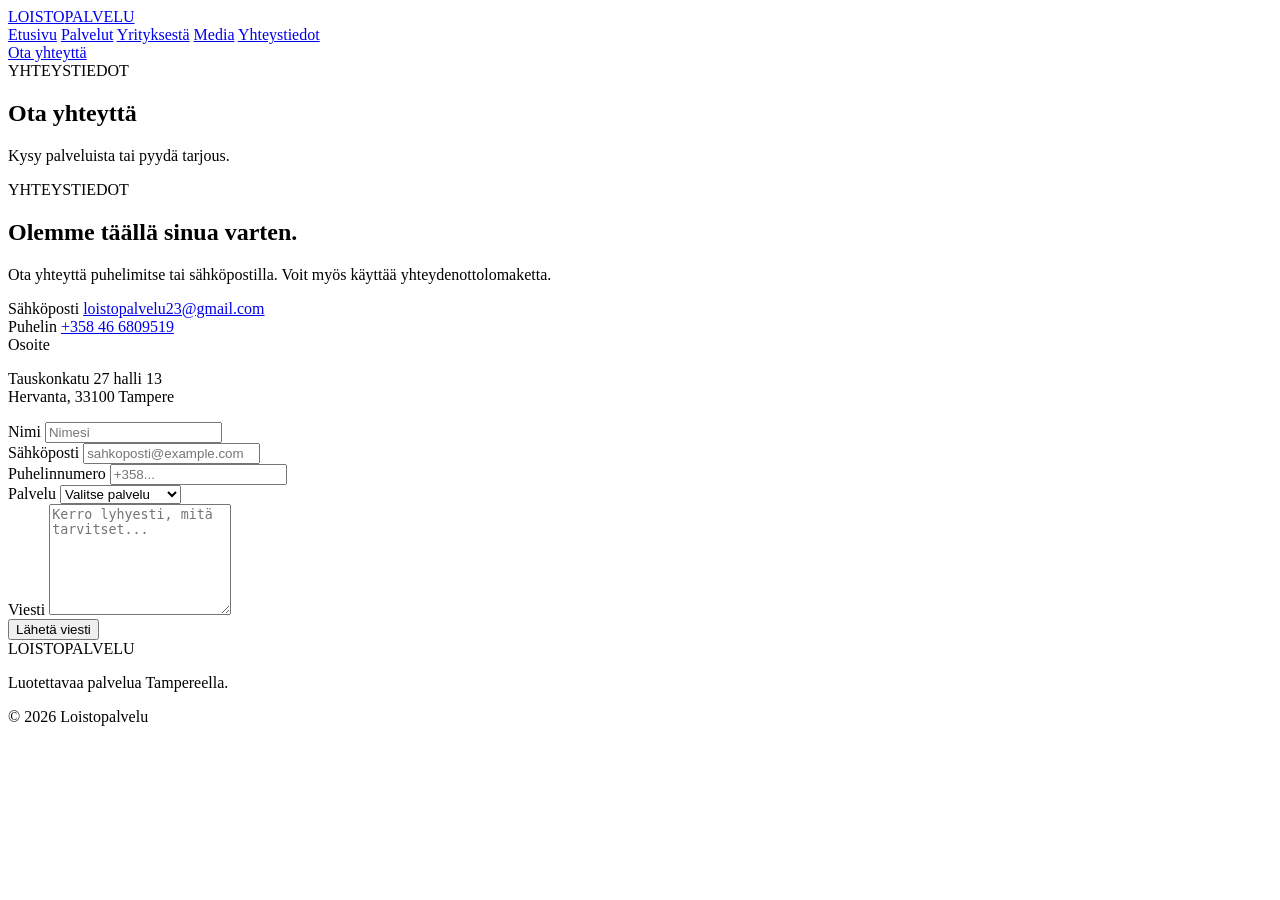
==== yhteystiedot.html @ 94d6353a "Add files via upload" ====
<!DOCTYPE html>
<html lang="fi">

<head>

    <meta charset="UTF-8">
    <meta name="viewport" content="width=device-width, initial-scale=1.0">

    <title>Yhteystiedot | Loistopalvelu</title>

    <link rel="stylesheet" href="css/style.css">

</head>

<body>


<header class="site-header">

    <div class="container nav-container">

        <a href="index.html" class="logo">
            <span>LOISTO</span>PALVELU
        </a>

        <nav class="main-nav">

            <a href="index.html">Etusivu</a>
            <a href="palvelut.html">Palvelut</a>
            <a href="yritys.html">Yrityksestä</a>
            <a href="media.html">Media</a>
            <a href="yhteystiedot.html" class="active">
                Yhteystiedot
            </a>

        </nav>

        <a href="yhteystiedot.html" class="nav-button">
            Ota yhteyttä
        </a>

    </div>

</header>


<main>

    <section class="page-hero">

        <div class="container">

            <span class="eyebrow">
                YHTEYSTIEDOT
            </span>

            <h1>
                Ota yhteyttä
            </h1>

            <p>
                Kysy palveluista tai pyydä tarjous.
            </p>

        </div>

    </section>


    <section class="section">

        <div class="container contact-grid">


            <div class="contact-info">

                <span class="eyebrow">
                    YHTEYSTIEDOT
                </span>

                <h2>
                    Olemme täällä sinua varten.
                </h2>

                <p>
                    Ota yhteyttä puhelimitse tai sähköpostilla.
                    Voit myös käyttää yhteydenottolomaketta.
                </p>


                <div class="contact-details">

                    <div>

                        <span>
                            Sähköposti
                        </span>

                        <a href="mailto:loistopalvelu23@gmail.com">
                            loistopalvelu23@gmail.com
                        </a>

                    </div>


                    <div>

                        <span>
                            Puhelin
                        </span>

                        <a href="tel:+358466809519">
                            +358 46 6809519
                        </a>

                    </div>


                    <div>

                        <span>
                            Osoite
                        </span>

                        <p>
                            Tauskonkatu 27 halli 13<br>
                            Hervanta, 33100 Tampere
                        </p>

                    </div>

                </div>

            </div>


            <div class="contact-form-wrapper">

                <form
                    action="https://formsubmit.co/akuuttimusic26@gmail.com"
                    method="POST"
                    class="contact-form"
                >

                    <input
                        type="hidden"
                        name="_subject"
                        value="Uusi yhteydenotto Loistopalvelun verkkosivuilta"
                    >

                    <input
                        type="hidden"
                        name="_next"
                        value="kiitos.html"
                    >

                    <input
                        type="hidden"
                        name="_captcha"
                        value="false"
                    >


                    <div class="form-row">

                        <div class="form-group">

                            <label for="name">
                                Nimi
                            </label>

                            <input
                                type="text"
                                id="name"
                                name="Nimi"
                                placeholder="Nimesi"
                                required
                            >

                        </div>


                        <div class="form-group">

                            <label for="email">
                                Sähköposti
                            </label>

                            <input
                                type="email"
                                id="email"
                                name="Sähköposti"
                                placeholder="sahkoposti@example.com"
                                required
                            >

                        </div>

                    </div>


                    <div class="form-group">

                        <label for="phone">
                            Puhelinnumero
                        </label>

                        <input
                            type="tel"
                            id="phone"
                            name="Puhelinnumero"
                            placeholder="+358..."
                        >

                    </div>


                    <div class="form-group">

                        <label for="service">
                            Palvelu
                        </label>

                        <select id="service" name="Palvelu">

                            <option value="">
                                Valitse palvelu
                            </option>

                            <option>
                                Autopesu
                            </option>

                            <option>
                                Nurmikonleikkuu
                            </option>

                            <option>
                                Lehtien imurointi
                            </option>

                            <option>
                                Lumen auraus
                            </option>

                            <option>
                                Muu
                            </option>

                        </select>

                    </div>


                    <div class="form-group">

                        <label for="message">
                            Viesti
                        </label>

                        <textarea
                            id="message"
                            name="Viesti"
                            rows="7"
                            placeholder="Kerro lyhyesti, mitä tarvitset..."
                            required
                        ></textarea>

                    </div>


                    <button
                        type="submit"
                        class="button button-primary button-full"
                    >
                        Lähetä viesti
                    </button>

                </form>

            </div>

        </div>

    </section>

</main>


<footer class="footer">

    <div class="container footer-grid">

        <div>

            <div class="logo">
                <span>LOISTO</span>PALVELU
            </div>

            <p>
                Luotettavaa palvelua Tampereella.
            </p>

        </div>

    </div>

    <div class="footer-bottom">

        <div class="container">
            © 2026 Loistopalvelu
        </div>

    </div>

</footer>

</body>
</html>
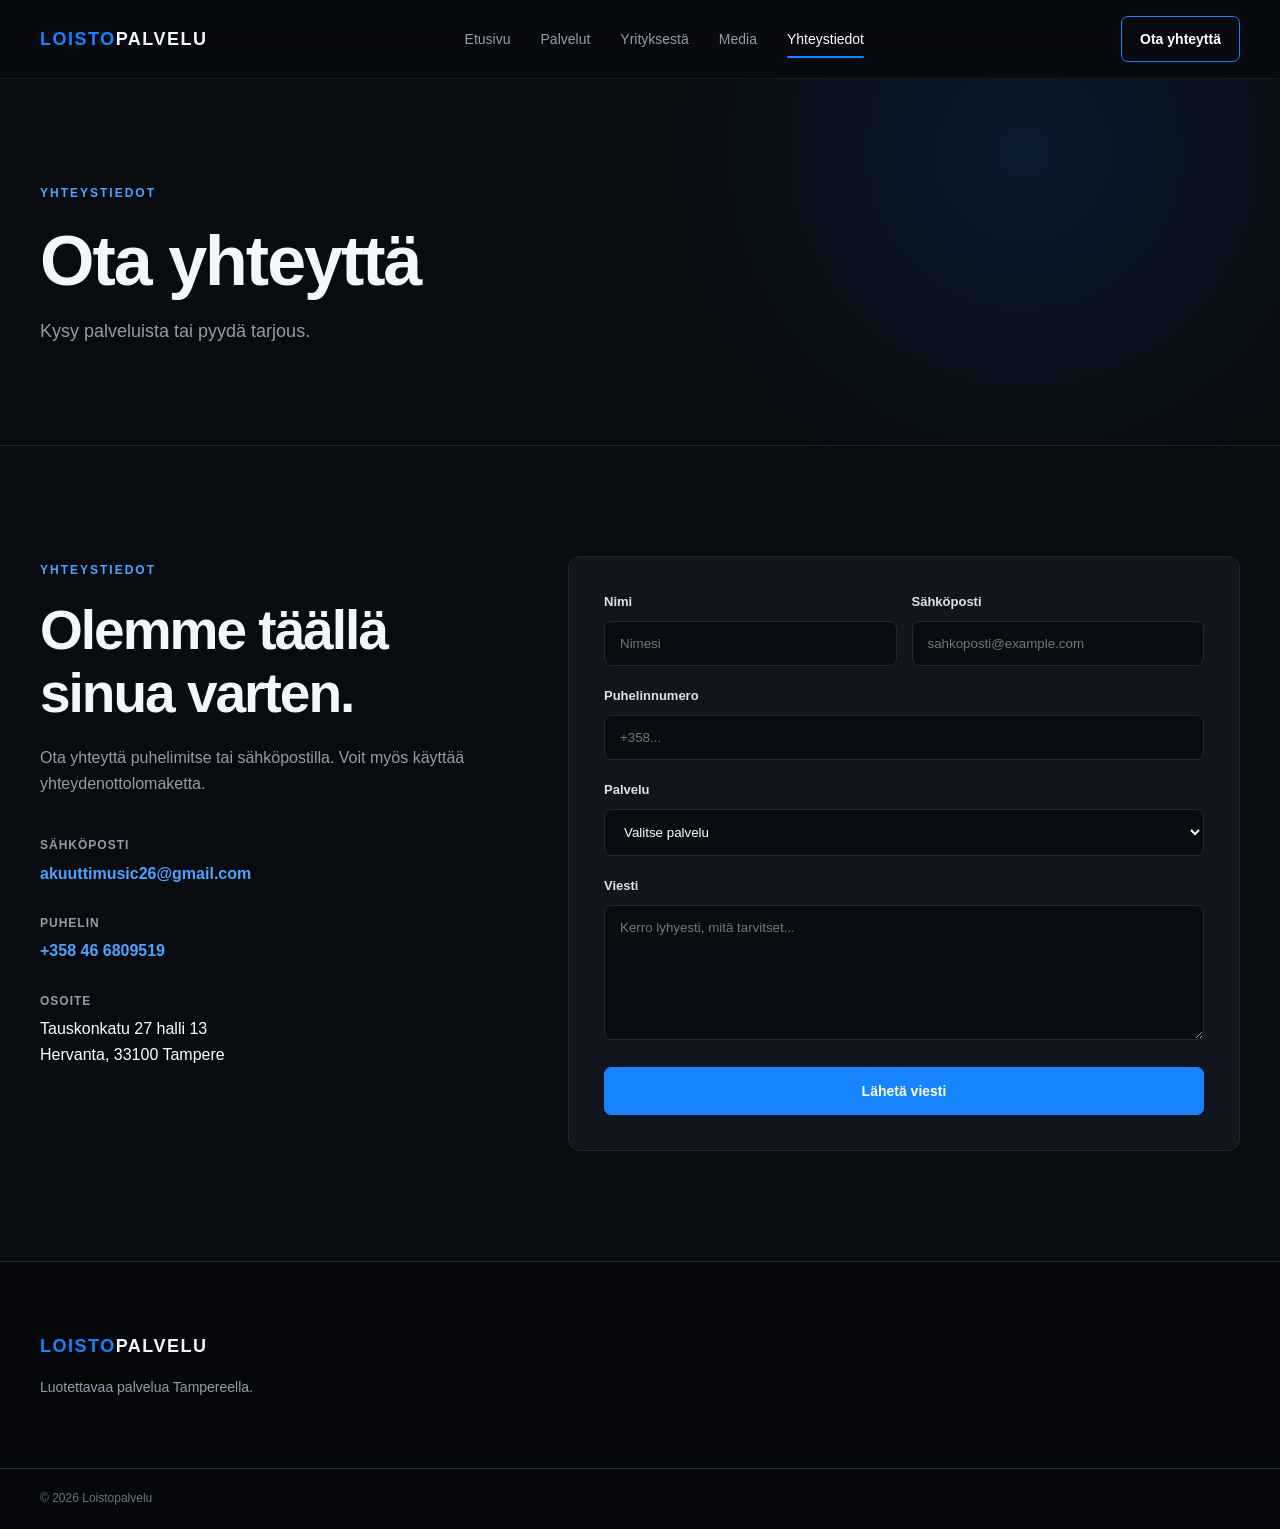
==== commit 603e2213: "Replace email address in yhteystiedot.html" ====
--- a/yhteystiedot.html
+++ b/yhteystiedot.html
@@ -96,8 +96,8 @@
                             Sähköposti
                         </span>
 
-                        <a href="mailto:loistopalvelu23@gmail.com">
-                            loistopalvelu23@gmail.com
+                        <a href="mailto:akuuttimusic26@gmail.com">
+                            akuuttimusic26@gmail.com
                         </a>
 
                     </div>
@@ -316,4 +316,4 @@
 </footer>
 
 </body>
-</html>+</html>
--- a/css/style.css
+++ b/css/style.css
@@ -0,0 +1,1228 @@
+/* =========================================
+   LOISTOPALVELU
+   DARK / CLEAN / BLUE
+========================================= */
+
+
+/* RESET */
+
+* {
+    margin: 0;
+    padding: 0;
+    box-sizing: border-box;
+}
+
+
+html {
+    scroll-behavior: smooth;
+}
+
+
+body {
+    font-family:
+        Inter,
+        -apple-system,
+        BlinkMacSystemFont,
+        "Segoe UI",
+        Arial,
+        sans-serif;
+
+    background: #080b10;
+    color: #f3f6fa;
+
+    line-height: 1.6;
+}
+
+
+/* VARIABLES */
+
+:root {
+
+    --background: #080b10;
+    --background-light: #0d1118;
+    --card: #11161e;
+    --card-hover: #151c26;
+
+    --border: #202936;
+
+    --text: #f3f6fa;
+    --text-muted: #929dac;
+
+    --blue: #1683ff;
+    --blue-light: #4da3ff;
+    --blue-dark: #075dbd;
+
+    --max-width: 1200px;
+
+}
+
+
+/* GLOBAL */
+
+.container {
+    width: min(100% - 40px, var(--max-width));
+    margin: auto;
+}
+
+
+a {
+    color: inherit;
+    text-decoration: none;
+}
+
+
+img {
+    display: block;
+    width: 100%;
+}
+
+
+h1,
+h2,
+h3,
+h4 {
+    line-height: 1.15;
+}
+
+
+p {
+    color: var(--text-muted);
+}
+
+
+/* HEADER */
+
+.site-header {
+    position: sticky;
+    top: 0;
+
+    z-index: 1000;
+
+    background: rgba(8, 11, 16, 0.88);
+
+    backdrop-filter: blur(18px);
+
+    border-bottom: 1px solid rgba(255,255,255,0.06);
+}
+
+
+.nav-container {
+    min-height: 78px;
+
+    display: flex;
+    align-items: center;
+    justify-content: space-between;
+
+    gap: 30px;
+}
+
+
+.logo {
+    font-size: 18px;
+    font-weight: 800;
+
+    letter-spacing: 1.5px;
+
+    white-space: nowrap;
+}
+
+
+.logo span {
+    color: var(--blue);
+}
+
+
+.main-nav {
+    display: flex;
+    align-items: center;
+
+    gap: 30px;
+}
+
+
+.main-nav a {
+    color: var(--text-muted);
+
+    font-size: 14px;
+    font-weight: 500;
+
+    transition: 0.2s ease;
+}
+
+
+.main-nav a:hover,
+.main-nav a.active {
+    color: white;
+}
+
+
+.main-nav a.active {
+    position: relative;
+}
+
+
+.main-nav a.active::after {
+    content: "";
+
+    position: absolute;
+
+    left: 0;
+    right: 0;
+    bottom: -8px;
+
+    height: 2px;
+
+    background: var(--blue);
+
+    border-radius: 10px;
+}
+
+
+.nav-button {
+    padding: 11px 18px;
+
+    border: 1px solid var(--blue);
+
+    color: white;
+
+    border-radius: 7px;
+
+    font-size: 14px;
+    font-weight: 600;
+
+    transition: 0.2s ease;
+}
+
+
+.nav-button:hover {
+    background: var(--blue);
+}
+
+
+/* HERO */
+
+.hero {
+    padding: 100px 0 110px;
+
+    border-bottom: 1px solid var(--border);
+}
+
+
+.hero-content {
+    display: grid;
+
+    grid-template-columns: 1.05fr 0.95fr;
+
+    align-items: center;
+
+    gap: 80px;
+}
+
+
+.eyebrow {
+    display: inline-block;
+
+    margin-bottom: 18px;
+
+    color: var(--blue-light);
+
+    font-size: 12px;
+    font-weight: 700;
+
+    letter-spacing: 2px;
+}
+
+
+.hero h1 {
+    max-width: 700px;
+
+    font-size: clamp(44px, 6vw, 76px);
+
+    letter-spacing: -3px;
+}
+
+
+.hero h1 span {
+    display: block;
+
+    color: var(--blue);
+}
+
+
+.hero p {
+    max-width: 600px;
+
+    margin-top: 25px;
+
+    font-size: 18px;
+}
+
+
+.hero-buttons {
+    display: flex;
+
+    gap: 12px;
+
+    margin-top: 35px;
+}
+
+
+.hero-image {
+    aspect-ratio: 1 / 1;
+
+    overflow: hidden;
+
+    border-radius: 14px;
+
+    border: 1px solid var(--border);
+
+    background: var(--card);
+}
+
+
+.hero-image img {
+    width: 100%;
+    height: 100%;
+
+    object-fit: cover;
+}
+
+
+/* BUTTONS */
+
+.button {
+    display: inline-flex;
+
+    justify-content: center;
+    align-items: center;
+
+    min-height: 48px;
+
+    padding: 0 22px;
+
+    border-radius: 7px;
+
+    font-size: 14px;
+    font-weight: 700;
+
+    transition:
+        transform 0.2s ease,
+        background 0.2s ease,
+        border 0.2s ease;
+}
+
+
+.button:hover {
+    transform: translateY(-2px);
+}
+
+
+.button-primary {
+    background: var(--blue);
+
+    color: white;
+
+    border: 1px solid var(--blue);
+}
+
+
+.button-primary:hover {
+    background: var(--blue-light);
+}
+
+
+.button-secondary {
+    background: transparent;
+
+    color: white;
+
+    border: 1px solid var(--border);
+}
+
+
+.button-secondary:hover {
+    border-color: var(--blue);
+
+    background: rgba(22,131,255,0.08);
+}
+
+
+.button-full {
+    width: 100%;
+}
+
+
+/* SECTIONS */
+
+.section {
+    padding: 110px 0;
+}
+
+
+.section-dark {
+    background: #0c1016;
+
+    border-top: 1px solid var(--border);
+    border-bottom: 1px solid var(--border);
+}
+
+
+.section-heading {
+    max-width: 700px;
+
+    margin-bottom: 50px;
+}
+
+
+.section-heading h2 {
+    font-size: clamp(32px, 5vw, 48px);
+
+    letter-spacing: -1.5px;
+}
+
+
+.section-heading p {
+    margin-top: 14px;
+
+    font-size: 16px;
+}
+
+
+.section-heading-row {
+    display: flex;
+
+    align-items: end;
+    justify-content: space-between;
+
+    gap: 30px;
+
+    max-width: none;
+}
+
+
+/* SERVICE CARDS */
+
+.service-grid {
+    display: grid;
+
+    grid-template-columns: repeat(4, 1fr);
+
+    gap: 15px;
+}
+
+
+.service-card {
+    display: block;
+
+    min-height: 300px;
+
+    padding: 28px;
+
+    background: var(--card);
+
+    border: 1px solid var(--border);
+
+    border-radius: 10px;
+
+    transition:
+        transform 0.25s ease,
+        border 0.25s ease,
+        background 0.25s ease;
+}
+
+
+.service-card:hover {
+    transform: translateY(-5px);
+
+    border-color: var(--blue);
+
+    background: var(--card-hover);
+}
+
+
+.service-number {
+    color: var(--blue);
+
+    font-size: 13px;
+    font-weight: 700;
+
+    letter-spacing: 1px;
+}
+
+
+.service-card h3 {
+    margin-top: 80px;
+
+    font-size: 24px;
+}
+
+
+.service-card p {
+    margin-top: 12px;
+
+    font-size: 14px;
+}
+
+
+.card-link {
+    display: block;
+
+    margin-top: 25px;
+
+    color: var(--blue-light);
+
+    font-size: 13px;
+    font-weight: 600;
+}
+
+
+/* MEDIA */
+
+.media-grid {
+    display: grid;
+
+    grid-template-columns: repeat(4, 1fr);
+
+    gap: 14px;
+}
+
+
+.media-item {
+    position: relative;
+
+    overflow: hidden;
+
+    aspect-ratio: 1 / 1;
+
+    background: var(--card);
+
+    border: 1px solid var(--border);
+
+    border-radius: 10px;
+
+    transition:
+        transform 0.25s ease,
+        border 0.25s ease;
+}
+
+
+.media-item:hover {
+    transform: translateY(-4px);
+
+    border-color: var(--blue);
+}
+
+
+.media-item img {
+    width: 100%;
+    height: 100%;
+
+    object-fit: cover;
+
+    transition: transform 0.4s ease;
+}
+
+
+.media-item:hover img {
+    transform: scale(1.05);
+}
+
+
+.media-grid-large {
+    grid-template-columns: repeat(3, 1fr);
+
+    gap: 20px;
+}
+
+
+.media-grid-large .media-item {
+    aspect-ratio: 1 / 1;
+}
+
+
+.media-caption {
+    position: absolute;
+
+    left: 0;
+    right: 0;
+    bottom: 0;
+
+    padding: 25px 20px 20px;
+
+    background:
+        linear-gradient(
+            transparent,
+            rgba(0,0,0,0.9)
+        );
+}
+
+
+.media-caption h3 {
+    font-size: 18px;
+}
+
+
+.media-caption p {
+    margin-top: 4px;
+
+    font-size: 13px;
+
+    color: #b7c0cc;
+}
+
+
+/* CTA */
+
+.cta-section {
+    padding: 80px 0;
+
+    background:
+        linear-gradient(
+            100deg,
+            #0b1017,
+            #0d1724
+        );
+
+    border-bottom: 1px solid var(--border);
+}
+
+
+.cta {
+    display: flex;
+
+    align-items: center;
+    justify-content: space-between;
+
+    gap: 30px;
+}
+
+
+.cta h2 {
+    font-size: clamp(30px, 4vw, 46px);
+}
+
+
+/* PAGE HERO */
+
+.page-hero {
+    padding: 100px 0;
+
+    background:
+        radial-gradient(
+            circle at 80% 20%,
+            rgba(22,131,255,0.12),
+            transparent 35%
+        );
+
+    border-bottom: 1px solid var(--border);
+}
+
+
+.page-hero h1 {
+    font-size: clamp(44px, 6vw, 70px);
+
+    letter-spacing: -2px;
+}
+
+
+.page-hero p {
+    margin-top: 15px;
+
+    font-size: 18px;
+}
+
+
+/* LARGE SERVICE */
+
+.service-list {
+    display: flex;
+
+    flex-direction: column;
+
+    gap: 100px;
+}
+
+
+.large-service {
+    display: grid;
+
+    grid-template-columns: 1fr 1fr;
+
+    align-items: center;
+
+    gap: 70px;
+}
+
+
+.large-service.reverse .service-image {
+    order: 2;
+}
+
+
+.large-service.reverse .large-service-content {
+    order: 1;
+}
+
+
+.service-image {
+    aspect-ratio: 1 / 1;
+
+    overflow: hidden;
+
+    border-radius: 12px;
+
+    border: 1px solid var(--border);
+}
+
+
+.service-image img {
+    width: 100%;
+    height: 100%;
+
+    object-fit: cover;
+}
+
+
+.large-service-content h2 {
+    margin-top: 15px;
+
+    font-size: 46px;
+}
+
+
+.large-service-content p {
+    max-width: 520px;
+
+    margin-top: 20px;
+}
+
+
+.text-link {
+    display: inline-block;
+
+    margin-top: 25px;
+
+    color: var(--blue-light);
+
+    font-weight: 700;
+}
+
+
+/* ABOUT */
+
+.about-grid {
+    display: grid;
+
+    grid-template-columns: 1fr 1fr;
+
+    align-items: center;
+
+    gap: 80px;
+}
+
+
+.about-image {
+    aspect-ratio: 1 / 1;
+
+    overflow: hidden;
+
+    border-radius: 12px;
+
+    border: 1px solid var(--border);
+}
+
+
+.about-image img {
+    width: 100%;
+    height: 100%;
+
+    object-fit: cover;
+}
+
+
+.about-content h2 {
+    font-size: clamp(35px, 5vw, 55px);
+
+    letter-spacing: -2px;
+}
+
+
+.about-content p {
+    margin-top: 20px;
+}
+
+
+/* VALUES */
+
+.values-grid {
+    display: grid;
+
+    grid-template-columns: repeat(3, 1fr);
+
+    gap: 15px;
+}
+
+
+.value-card {
+    padding: 30px;
+
+    border: 1px solid var(--border);
+
+    background: var(--card);
+
+    border-radius: 10px;
+}
+
+
+.value-card span {
+    color: var(--blue);
+
+    font-weight: 700;
+}
+
+
+.value-card h3 {
+    margin-top: 40px;
+
+    font-size: 22px;
+}
+
+
+.value-card p {
+    margin-top: 10px;
+}
+
+
+/* CONTACT */
+
+.contact-grid {
+    display: grid;
+
+    grid-template-columns: 0.8fr 1.2fr;
+
+    gap: 80px;
+}
+
+
+.contact-info h2 {
+    font-size: clamp(35px, 5vw, 55px);
+
+    letter-spacing: -2px;
+}
+
+
+.contact-info > p {
+    margin-top: 20px;
+}
+
+
+.contact-details {
+    display: flex;
+
+    flex-direction: column;
+
+    gap: 28px;
+
+    margin-top: 40px;
+}
+
+
+.contact-details span {
+    display: block;
+
+    margin-bottom: 5px;
+
+    color: var(--text-muted);
+
+    font-size: 12px;
+    font-weight: 700;
+
+    text-transform: uppercase;
+
+    letter-spacing: 1px;
+}
+
+
+.contact-details a {
+    color: var(--blue-light);
+
+    font-weight: 600;
+}
+
+
+.contact-details p {
+    color: white;
+}
+
+
+/* FORM */
+
+.contact-form-wrapper {
+    padding: 35px;
+
+    background: var(--card);
+
+    border: 1px solid var(--border);
+
+    border-radius: 12px;
+}
+
+
+.form-row {
+    display: grid;
+
+    grid-template-columns: 1fr 1fr;
+
+    gap: 15px;
+}
+
+
+.form-group {
+    margin-bottom: 20px;
+}
+
+
+.form-group label {
+    display: block;
+
+    margin-bottom: 8px;
+
+    color: #dce2ea;
+
+    font-size: 13px;
+    font-weight: 600;
+}
+
+
+.form-group input,
+.form-group textarea,
+.form-group select {
+    width: 100%;
+
+    padding: 14px 15px;
+
+    background: #090d13;
+
+    color: white;
+
+    border: 1px solid var(--border);
+
+    border-radius: 7px;
+
+    outline: none;
+
+    font-family: inherit;
+
+    transition: 0.2s ease;
+}
+
+
+.form-group input:focus,
+.form-group textarea:focus,
+.form-group select:focus {
+    border-color: var(--blue);
+
+    box-shadow:
+        0 0 0 3px rgba(22,131,255,0.10);
+}
+
+
+.form-group textarea {
+    resize: vertical;
+}
+
+
+/* THANK YOU */
+
+.thank-you {
+    min-height: 70vh;
+
+    display: flex;
+
+    align-items: center;
+
+    text-align: center;
+}
+
+
+.thank-you .container {
+    max-width: 800px;
+}
+
+
+.thank-you h1 {
+    font-size: clamp(42px, 6vw, 70px);
+
+    letter-spacing: -2px;
+}
+
+
+.thank-you p {
+    margin: 20px auto 35px;
+
+    max-width: 550px;
+
+    font-size: 18px;
+}
+
+
+/* FOOTER */
+
+.footer {
+    background: #05070a;
+
+    border-top: 1px solid var(--border);
+}
+
+
+.footer-grid {
+    display: grid;
+
+    grid-template-columns: 2fr 1fr 1fr;
+
+    gap: 50px;
+
+    padding: 70px 0;
+}
+
+
+.footer-grid p {
+    max-width: 350px;
+
+    margin-top: 15px;
+
+    font-size: 14px;
+}
+
+
+.footer-grid h4 {
+    margin-bottom: 15px;
+
+    font-size: 14px;
+}
+
+
+.footer-grid a {
+    display: block;
+
+    width: fit-content;
+
+    margin-bottom: 8px;
+
+    color: var(--text-muted);
+
+    font-size: 14px;
+
+    transition: 0.2s ease;
+}
+
+
+.footer-grid a:hover {
+    color: var(--blue-light);
+}
+
+
+.footer-bottom {
+    padding: 20px 0;
+
+    border-top: 1px solid var(--border);
+
+    color: #697381;
+
+    font-size: 12px;
+}
+
+
+/* RESPONSIVE */
+
+@media (max-width: 1000px) {
+
+    .main-nav {
+        gap: 15px;
+    }
+
+    .nav-button {
+        display: none;
+    }
+
+    .hero-content {
+        grid-template-columns: 1fr;
+
+        gap: 50px;
+    }
+
+    .hero-image {
+        max-width: 650px;
+    }
+
+    .service-grid {
+        grid-template-columns: repeat(2, 1fr);
+    }
+
+    .media-grid {
+        grid-template-columns: repeat(2, 1fr);
+    }
+
+    .large-service {
+        grid-template-columns: 1fr;
+
+        gap: 35px;
+    }
+
+    .large-service.reverse .service-image {
+        order: 0;
+    }
+
+    .large-service.reverse .large-service-content {
+        order: 0;
+    }
+
+    .about-grid {
+        grid-template-columns: 1fr;
+
+        gap: 40px;
+    }
+
+    .about-image {
+        max-width: 650px;
+    }
+
+    .contact-grid {
+        grid-template-columns: 1fr;
+
+        gap: 50px;
+    }
+
+}
+
+
+/* MOBILE */
+
+@media (max-width: 700px) {
+
+    .container {
+        width: min(100% - 28px, var(--max-width));
+    }
+
+
+    .site-header {
+        position: relative;
+    }
+
+
+    .nav-container {
+        flex-wrap: wrap;
+
+        padding: 18px 0;
+    }
+
+
+    .main-nav {
+        order: 3;
+
+        width: 100%;
+
+        justify-content: space-between;
+
+        overflow-x: auto;
+
+        padding-bottom: 5px;
+    }
+
+
+    .main-nav a {
+        white-space: nowrap;
+
+        font-size: 13px;
+    }
+
+
+    .hero {
+        padding: 70px 0;
+    }
+
+
+    .hero h1 {
+        letter-spacing: -2px;
+    }
+
+
+    .hero-buttons {
+        flex-direction: column;
+    }
+
+
+    .button {
+        width: 100%;
+    }
+
+
+    .section {
+        padding: 75px 0;
+    }
+
+
+    .section-heading-row {
+        flex-direction: column;
+
+        align-items: start;
+    }
+
+
+    .service-grid {
+        grid-template-columns: 1fr;
+    }
+
+
+    .media-grid,
+    .media-grid-large {
+        grid-template-columns: repeat(2, 1fr);
+
+        gap: 10px;
+    }
+
+
+    .media-caption {
+        padding: 20px 12px 12px;
+    }
+
+
+    .media-caption h3 {
+        font-size: 14px;
+    }
+
+
+    .media-caption p {
+        display: none;
+    }
+
+
+    .values-grid {
+        grid-template-columns: 1fr;
+    }
+
+
+    .form-row {
+        grid-template-columns: 1fr;
+    }
+
+
+    .contact-form-wrapper {
+        padding: 22px;
+    }
+
+
+    .cta {
+        flex-direction: column;
+
+        align-items: start;
+    }
+
+
+    .footer-grid {
+        grid-template-columns: 1fr;
+
+        padding: 50px 0;
+    }
+
+}
